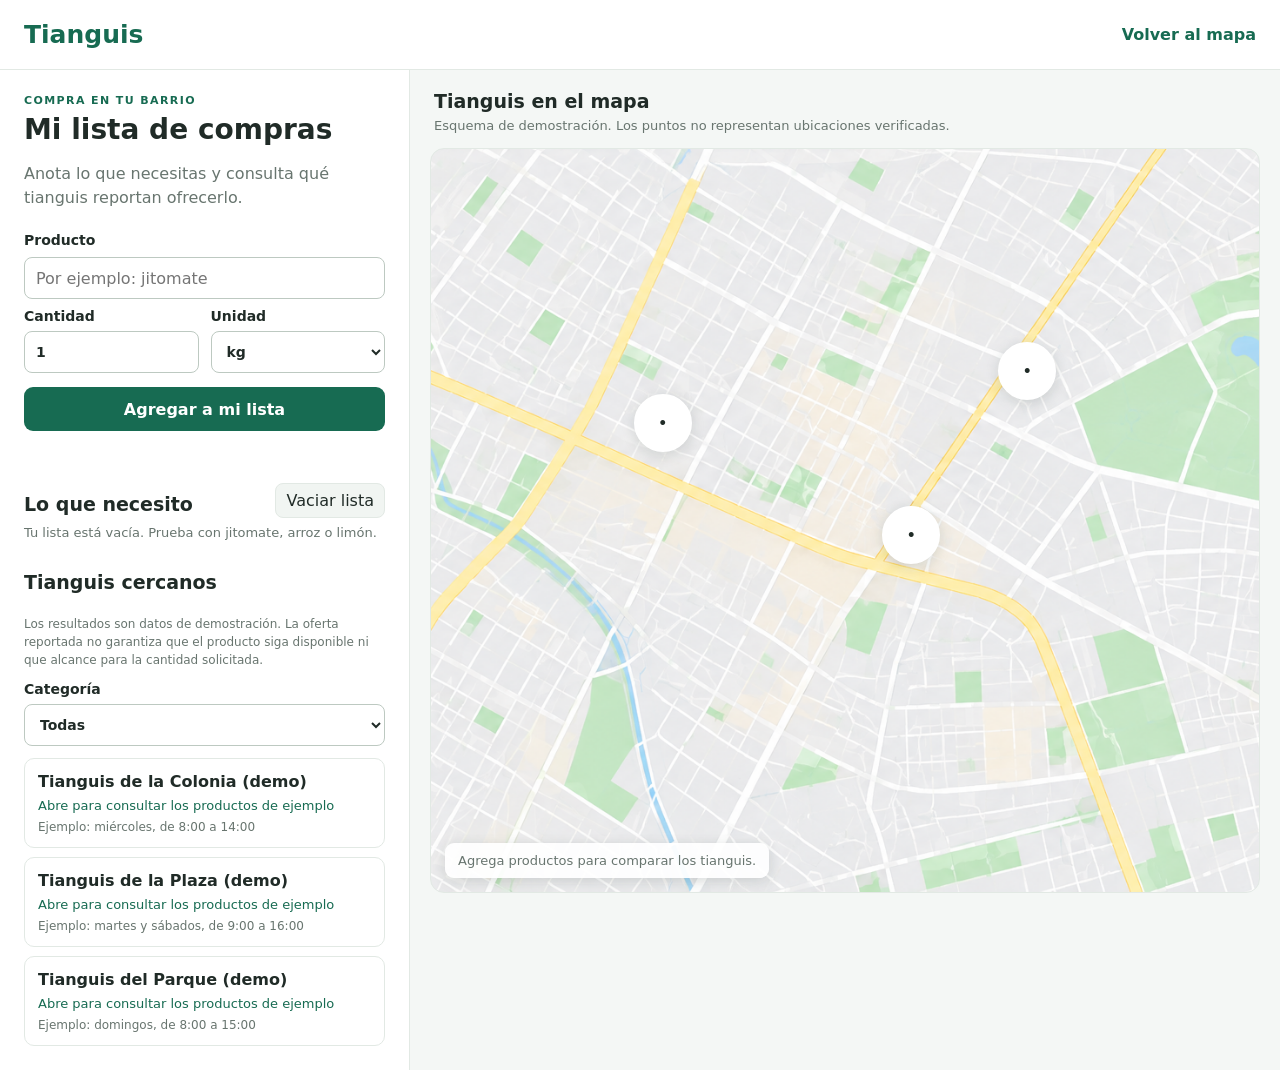
==== carrito.html @ f920f5f1 ":zap: feat:IMplementacion de la funcion carrito" ====
<!DOCTYPE html>
<html lang="es">
<head>
    <meta charset="UTF-8">

    <!-- Ajusta la página al ancho de la pantalla del dispositivo. -->
    <meta name="viewport" content="width=device-width, initial-scale=1">

    <meta name="theme-color" content="#176b52">
    <title>Mi lista de compras | Tianguis</title>

    <!-- La hoja de estilos del carrito está dentro de la carpeta css. -->
    <link rel="stylesheet" href="css/carrito.css">

    <!-- Los datos de ejemplo deben cargarse antes del código del carrito. -->
    <script src="js/tianguis-demo.js" defer></script>
    <script src="js/carrito.js" defer></script>
</head>
<body>
    <header class="encabezado">
        <a class="marca" href="index.html">Tianguis</a>

        <nav aria-label="Navegación principal">
            <a href="index.html">Volver al mapa</a>
        </nav>
    </header>

    <main class="distribucion">
        <section class="panel" aria-labelledby="tituloPagina">
            <p class="etiqueta">COMPRA EN TU BARRIO</p>
            <h1 id="tituloPagina">Mi lista de compras</h1>
            <p class="introduccion">
                Anota lo que necesitas y consulta qué tianguis reportan ofrecerlo.
            </p>

            <form id="formularioProducto" class="formulario">
                <label for="nombreProducto">Producto</label>
                <input
                    id="nombreProducto"
                    name="producto"
                    type="text"
                    maxlength="80"
                    list="sugerenciasProductos"
                    placeholder="Por ejemplo: jitomate"
                    autocomplete="off"
                    required>
                <datalist id="sugerenciasProductos"></datalist>

                <div class="camposCantidad">
                    <label for="cantidadProducto">
                        Cantidad
                        <input
                            id="cantidadProducto"
                            name="cantidad"
                            type="number"
                            min="0.01"
                            max="9999"
                            step="0.01"
                            value="1"
                            required>
                    </label>

                    <label for="unidadProducto">
                        Unidad
                        <select id="unidadProducto" name="unidad">
                            <option value="kg">kg</option>
                            <option value="pieza">pieza</option>
                            <option value="litro">litro</option>
                            <option value="manojo">manojo</option>
                            <option value="paquete">paquete</option>
                        </select>
                    </label>
                </div>

                <button class="botonPrincipal" type="submit">
                    Agregar a mi lista
                </button>
            </form>

            <!-- Los mensajes informan si la lista se pudo guardar. -->
            <p id="avisoAlmacenamiento" class="aviso" role="status"></p>

            <div class="tituloLista">
                <h2>Lo que necesito</h2>
                <button id="vaciarLista" class="botonSecundario" type="button">
                    Vaciar lista
                </button>
            </div>

            <ul id="listaProductos" class="listaProductos"></ul>
            <p id="resumenLista" class="resumen" aria-live="polite"></p>

            <div class="tituloLista">
                <h2>Tianguis cercanos</h2>
            </div>

            <p class="nota">
                Los resultados son datos de demostración. La oferta reportada no
                garantiza que el producto siga disponible ni que alcance para
                la cantidad solicitada.
            </p>

            <label class="filtro" for="filtroCategoria">
                Categoría
                <select id="filtroCategoria">
                    <option value="todos">Todas</option>
                    <option value="comida">Comida y alimentos</option>
                    <option value="ropa">Ropa</option>
                    <option value="hogar">Hogar</option>
                    <option value="servicios">Servicios</option>
                </select>
            </label>

            <div id="resultadosTianguis" class="resultados"></div>
        </section>

        <section class="seccionMapa" aria-labelledby="tituloMapa">
            <div class="encabezadoMapa">
                <h2 id="tituloMapa">Tianguis en el mapa</h2>
                <p>
                    Esquema de demostración. Los puntos no representan
                    ubicaciones verificadas.
                </p>
            </div>

            <div id="mapa" class="mapa" aria-label="Mapa esquemático de tianguis">
                <div id="marcadores" class="marcadores"></div>

                <p id="mensajeMapa" class="mensajeMapa" role="status" aria-live="polite">
                    Agrega productos para comparar los tianguis.
                </p>

                <!-- Este panel muestra la oferta del tianguis seleccionado. -->
                <aside
                    id="detalleTianguis"
                    class="detalleTianguis"
                    aria-label="Detalle del tianguis seleccionado"
                    hidden>
                </aside>
            </div>
        </section>
    </main>
</body>
</html>
---- css/carrito.css ----
/* Colores principales de la página. */
:root {
    --verde: #176b52;
    --verde-claro: #e5f4ed;
    --texto: #202b27;
    --texto-suave: #68756f;
    --borde: #e2e9e4;
    --fondo: #f4f7f5;
    --blanco: #ffffff;
    --sombra: 0 3px 14px rgba(24, 45, 35, 0.14);
}

/* Hace que el ancho incluya el relleno y los bordes. */
* {
    box-sizing: border-box;
}

body {
    margin: 0;
    color: var(--texto);
    background: var(--fondo);
    font-family: Inter, system-ui, -apple-system, BlinkMacSystemFont, "Segoe UI", sans-serif;
}

button,
input,
select {
    font: inherit;
}

button,
select {
    cursor: pointer;
}

a {
    color: var(--verde);
}

.encabezado {
    min-height: 70px;
    display: flex;
    align-items: center;
    justify-content: space-between;
    gap: 20px;
    padding: 12px 24px;
    background: var(--blanco);
    border-bottom: 1px solid var(--borde);
}

.marca {
    color: var(--verde);
    font-size: 25px;
    font-weight: 800;
    text-decoration: none;
}

.encabezado nav a {
    font-weight: 700;
    text-decoration: none;
}

.distribucion {
    min-height: calc(100vh - 70px);
    display: grid;
    grid-template-columns: minmax(320px, 410px) minmax(0, 1fr);
}

.panel {
    padding: 24px;
    overflow-y: auto;
    background: var(--blanco);
    border-right: 1px solid var(--borde);
}

.etiqueta {
    margin: 0 0 6px;
    color: var(--verde);
    font-size: 11px;
    font-weight: 800;
    letter-spacing: 1.4px;
}

h1 {
    margin: 0 0 10px;
    font-size: 28px;
}

h2 {
    margin: 20px 0 12px;
    font-size: 19px;
}

.introduccion,
.nota,
.encabezadoMapa p {
    color: var(--texto-suave);
    line-height: 1.5;
}

.formulario {
    display: grid;
    gap: 9px;
    margin: 22px 0 12px;
}

.formulario label,
.camposCantidad label,
.filtro {
    display: grid;
    gap: 7px;
    font-size: 14px;
    font-weight: 650;
}

.formulario input,
.camposCantidad input,
.camposCantidad select,
.filtro select {
    width: 100%;
    min-height: 42px;
    padding: 9px 11px;
    color: var(--texto);
    background: var(--blanco);
    border: 1px solid #bdc9c1;
    border-radius: 8px;
}

.camposCantidad {
    display: grid;
    grid-template-columns: 1fr 1fr;
    gap: 12px;
}

.botonPrincipal {
    min-height: 44px;
    margin-top: 5px;
    padding: 10px 14px;
    color: var(--blanco);
    background: var(--verde);
    border: 0;
    border-radius: 9px;
    font-weight: 700;
}

.botonPrincipal:hover {
    background: #10563f;
}

.aviso {
    min-height: 18px;
    color: #8a4d00;
    font-size: 13px;
}

.tituloLista {
    display: flex;
    align-items: center;
    justify-content: space-between;
    gap: 10px;
}

.tituloLista h2 {
    margin: 18px 0 10px;
}

.botonSecundario {
    padding: 7px 10px;
    color: var(--texto);
    background: #f1f5f2;
    border: 1px solid var(--borde);
    border-radius: 8px;
}

.listaProductos {
    margin: 0;
    padding: 0;
    list-style: none;
}

.elementoProducto {
    display: flex;
    align-items: center;
    justify-content: space-between;
    gap: 10px;
    padding: 12px 0;
    border-bottom: 1px solid var(--borde);
}

.etiquetaProducto {
    display: flex;
    align-items: center;
    gap: 10px;
    overflow-wrap: anywhere;
}

.etiquetaProducto input {
    width: 19px;
    height: 19px;
    accent-color: var(--verde);
    flex: 0 0 auto;
}

.detalleProducto {
    display: block;
    margin-top: 5px;
    color: var(--texto-suave);
    font-size: 12px;
}

.comprado .nombreProducto {
    color: var(--texto-suave);
    text-decoration: line-through;
}

.botonEliminar {
    width: 34px;
    height: 34px;
    flex: 0 0 auto;
    color: var(--texto);
    background: #f1f5f2;
    border: 0;
    border-radius: 8px;
    font-size: 21px;
}

.resumen,
.vacia {
    color: var(--texto-suave);
    font-size: 13px;
}

.nota {
    font-size: 12px;
}

.filtro {
    margin: 12px 0;
}

.resultados {
    display: grid;
    gap: 9px;
}

.tarjetaTianguis {
    display: grid;
    gap: 7px;
    width: 100%;
    padding: 13px;
    color: var(--texto);
    text-align: left;
    background: var(--blanco);
    border: 1px solid var(--borde);
    border-radius: 10px;
}

.tarjetaTianguis:hover,
.tarjetaTianguis.seleccionado {
    border-color: var(--verde);
    background: var(--verde-claro);
}

.cobertura {
    color: var(--verde);
    font-size: 13px;
}

.horario {
    color: var(--texto-suave);
    font-size: 12px;
}

.seccionMapa {
    min-width: 0;
    padding: 20px;
}

.encabezadoMapa {
    padding: 0 4px 12px;
}

.encabezadoMapa h2 {
    margin: 0 0 4px;
}

.encabezadoMapa p {
    margin: 0;
    font-size: 13px;
}

/* El fondo utiliza el mapa de demostración que ya existe en la raíz del proyecto. */
.mapa {
    position: relative;
    min-height: 620px;
    height: calc(100vh - 155px);
    overflow: hidden;
    background-color: #e9efe9;
    background-image: url("../mapa-demo.png");
    background-position: center;
    background-size: cover;
    border: 1px solid var(--borde);
    border-radius: 14px;
}

.marcadores {
    position: absolute;
    inset: 0;
}

.marcador {
    position: absolute;
    left: var(--x);
    top: var(--y);
    width: 58px;
    height: 58px;
    padding: 4px;
    color: var(--texto);
    background: var(--blanco);
    border: 3px solid var(--blanco);
    border-radius: 50%;
    box-shadow: var(--sombra);
    font-size: 14px;
    font-weight: 800;
    transform: translate(-50%, -50%);
}

.marcador.conOferta {
    color: var(--blanco);
    background: var(--verde);
}

.marcador.seleccionado {
    outline: 3px solid #b86d17;
    outline-offset: 3px;
}

.mensajeMapa {
    position: absolute;
    bottom: 14px;
    left: 14px;
    max-width: calc(100% - 28px);
    margin: 0;
    padding: 10px 13px;
    color: var(--texto-suave);
    background: #ffffffed;
    border-radius: 9px;
    box-shadow: var(--sombra);
    font-size: 13px;
}

.detalleTianguis {
    position: absolute;
    right: 14px;
    bottom: 65px;
    width: min(390px, calc(100% - 28px));
    max-height: 70%;
    overflow-y: auto;
    padding: 18px;
    background: var(--blanco);
    border: 1px solid var(--borde);
    border-radius: 12px;
    box-shadow: var(--sombra);
}

.detalleTianguis h3 {
    margin: 0 35px 8px 0;
}

.detalleTianguis ul {
    padding-left: 20px;
}

.detalleTianguis li {
    margin: 12px 0;
}

.detalleTianguis p {
    color: var(--texto-suave);
    font-size: 13px;
    line-height: 1.5;
}

.botonCerrar {
    float: right;
    width: 32px;
    height: 32px;
    border: 0;
    border-radius: 7px;
    background: #f1f5f2;
    font-size: 20px;
}

.estadoDisponible {
    color: var(--verde) !important;
    font-weight: 700;
}

.estadoOtro {
    color: #805000 !important;
    font-weight: 700;
}

button:focus-visible,
a:focus-visible,
input:focus-visible,
select:focus-visible {
    outline: 3px solid #b86d17;
    outline-offset: 3px;
}

/* En pantallas estrechas, primero se muestra la lista y después el mapa. */
@media (max-width: 800px) {
    .distribucion {
        grid-template-columns: 1fr;
    }

    .panel {
        overflow: visible;
        border-right: 0;
        border-bottom: 1px solid var(--borde);
    }

    .seccionMapa {
        padding: 14px;
    }

    .mapa {
        height: 560px;
        min-height: 560px;
    }
}

@media (max-width: 420px) {
    .encabezado {
        padding: 12px 15px;
    }

    .panel {
        padding: 18px;
    }

    .tituloLista {
        align-items: flex-end;
    }
}
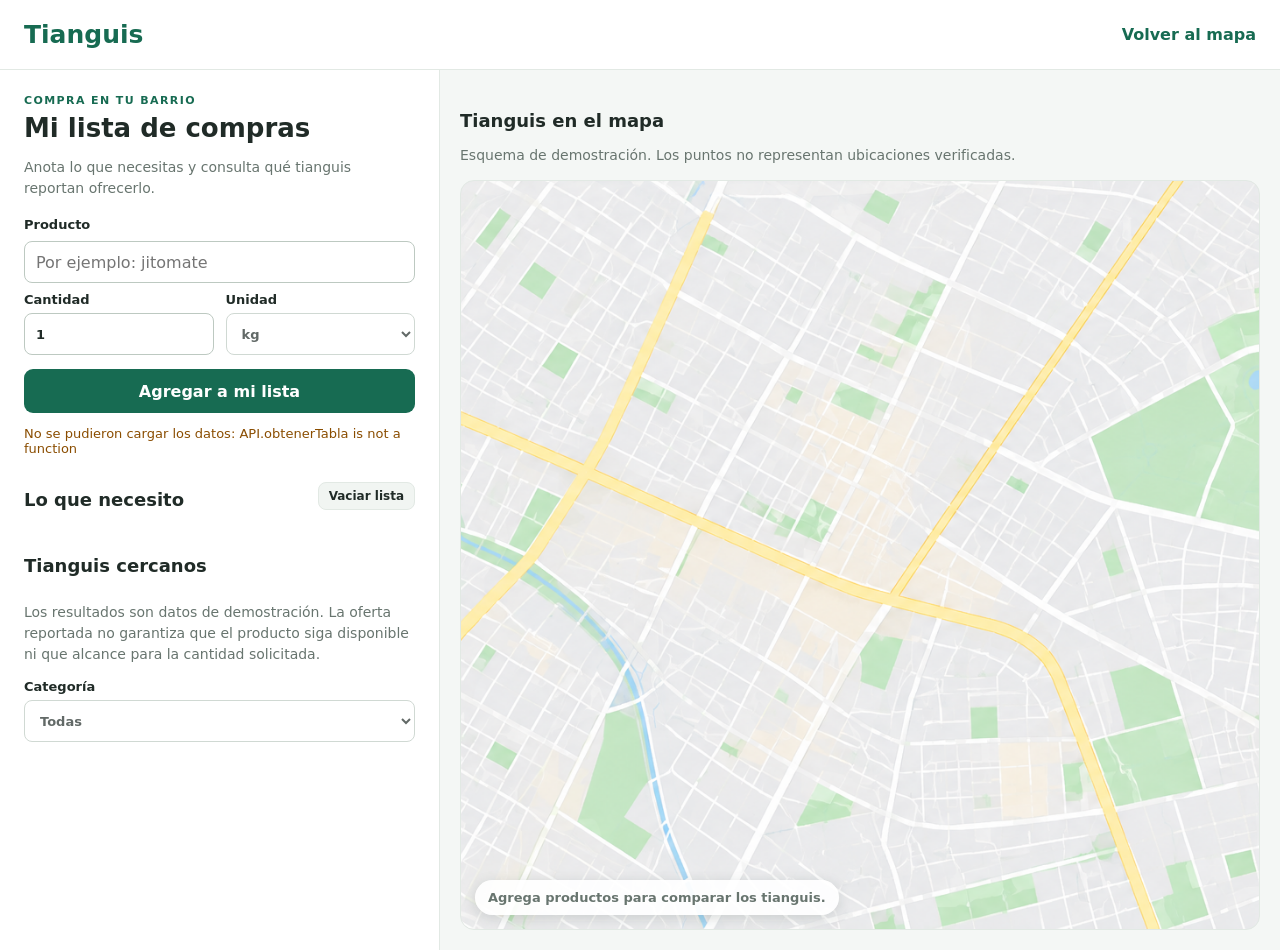
==== commit 1058aa9d: "datos" ====
--- a/carrito.html
+++ b/carrito.html
@@ -12,8 +12,7 @@
     <!-- La hoja de estilos del carrito está dentro de la carpeta css. -->
     <link rel="stylesheet" href="css/carrito.css">
 
-    <!-- Los datos de ejemplo deben cargarse antes del código del carrito. -->
-    <script src="js/tianguis-demo.js" defer></script>
+    <script src="js/tianguis-negocios.js" defer></script>
     <script src="js/carrito.js" defer></script>
 </head>
 <body>
@@ -108,6 +107,7 @@
                     <option value="ropa">Ropa</option>
                     <option value="hogar">Hogar</option>
                     <option value="servicios">Servicios</option>
+                    <option value="otros">Otros</option>
                 </select>
             </label>
 
--- a/css/carrito.css
+++ b/css/carrito.css
@@ -1,4 +1,3 @@
-/* Colores principales de la página. */
 :root {
     --verde: #176b52;
     --verde-claro: #e5f4ed;
@@ -10,7 +9,6 @@
     --sombra: 0 3px 14px rgba(24, 45, 35, 0.14);
 }
 
-/* Hace que el ancho incluya el relleno y los bordes. */
 * {
     box-sizing: border-box;
 }
@@ -19,17 +17,14 @@
     margin: 0;
     color: var(--texto);
     background: var(--fondo);
-    font-family: Inter, system-ui, -apple-system, BlinkMacSystemFont, "Segoe UI", sans-serif;
-}
-
-button,
-input,
-select {
+    font-family: Inter, system-ui, -apple-system, sans-serif;
+}
+
+button, input, select {
     font: inherit;
 }
 
-button,
-select {
+button, select {
     cursor: pointer;
 }
 
@@ -55,6 +50,11 @@
     text-decoration: none;
 }
 
+.encabezado nav {
+    display: flex;
+    gap: 16px;
+}
+
 .encabezado nav a {
     font-weight: 700;
     text-decoration: none;
@@ -63,7 +63,7 @@
 .distribucion {
     min-height: calc(100vh - 70px);
     display: grid;
-    grid-template-columns: minmax(320px, 410px) minmax(0, 1fr);
+    grid-template-columns: minmax(320px, 440px) minmax(0, 1fr);
 }
 
 .panel {
@@ -83,40 +83,34 @@
 
 h1 {
     margin: 0 0 10px;
-    font-size: 28px;
+    font-size: 26px;
 }
 
 h2 {
     margin: 20px 0 12px;
-    font-size: 19px;
-}
-
-.introduccion,
-.nota,
-.encabezadoMapa p {
+    font-size: 18px;
+}
+
+.introduccion, .nota, .encabezadoMapa p {
     color: var(--texto-suave);
     line-height: 1.5;
+    font-size: 14px;
 }
 
 .formulario {
     display: grid;
     gap: 9px;
-    margin: 22px 0 12px;
-}
-
-.formulario label,
-.camposCantidad label,
-.filtro {
-    display: grid;
-    gap: 7px;
-    font-size: 14px;
-    font-weight: 650;
-}
-
-.formulario input,
-.camposCantidad input,
-.camposCantidad select,
-.filtro select {
+    margin: 18px 0 12px;
+}
+
+.formulario label, .camposCantidad label, .filtro {
+    display: grid;
+    gap: 6px;
+    font-size: 13px;
+    font-weight: 600;
+}
+
+.formulario input, .camposCantidad input, .camposCantidad select, .filtro select {
     width: 100%;
     min-height: 42px;
     padding: 9px 11px;
@@ -141,6 +135,7 @@
     border: 0;
     border-radius: 9px;
     font-weight: 700;
+    transition: background 0.2s;
 }
 
 .botonPrincipal:hover {
@@ -160,16 +155,14 @@
     gap: 10px;
 }
 
-.tituloLista h2 {
-    margin: 18px 0 10px;
-}
-
 .botonSecundario {
-    padding: 7px 10px;
+    padding: 6px 10px;
     color: var(--texto);
     background: #f1f5f2;
     border: 1px solid var(--borde);
     border-radius: 8px;
+    font-size: 12px;
+    font-weight: 600;
 }
 
 .listaProductos {
@@ -183,7 +176,7 @@
     align-items: center;
     justify-content: space-between;
     gap: 10px;
-    padding: 12px 0;
+    padding: 10px 0;
     border-bottom: 1px solid var(--borde);
 }
 
@@ -191,19 +184,20 @@
     display: flex;
     align-items: center;
     gap: 10px;
-    overflow-wrap: anywhere;
 }
 
 .etiquetaProducto input {
-    width: 19px;
-    height: 19px;
+    width: 18px;
+    height: 18px;
     accent-color: var(--verde);
-    flex: 0 0 auto;
+}
+
+.nombreProducto {
+    font-weight: 600;
 }
 
 .detalleProducto {
     display: block;
-    margin-top: 5px;
     color: var(--texto-suave);
     font-size: 12px;
 }
@@ -214,28 +208,126 @@
 }
 
 .botonEliminar {
-    width: 34px;
-    height: 34px;
-    flex: 0 0 auto;
-    color: var(--texto);
-    background: #f1f5f2;
+    width: 30px;
+    height: 30px;
+    color: #c5221f;
+    background: #fce8e6;
     border: 0;
+    border-radius: 6px;
+    font-size: 18px;
+}
+
+.resumen, .vacia {
+    color: var(--texto-suave);
+    font-size: 13px;
+    margin-top: 8px;
+}
+
+/* Panel de Ruta Inteligente */
+.panel-ruta {
+    margin: 24px 0;
+    padding: 18px;
+    background: linear-gradient(135deg, #e5f4ed 0%, #ffffff 100%);
+    border: 2px solid var(--verde);
+    border-radius: 14px;
+    box-shadow: var(--sombra);
+}
+
+.ruta-header {
+    display: flex;
+    justify-content: space-between;
+    align-items: center;
+    margin-bottom: 12px;
+}
+
+.ruta-header h3 {
+    margin: 0;
+    font-size: 16px;
+    color: var(--verde);
+    font-weight: 800;
+}
+
+.ruta-badge {
+    background: var(--verde);
+    color: white;
+    padding: 4px 10px;
+    border-radius: 999px;
+    font-size: 11px;
+    font-weight: 700;
+}
+
+.ruta-tianguis-nombre {
+    font-size: 15px;
+    font-weight: 700;
+    color: var(--texto);
+    margin-bottom: 4px;
+}
+
+.ruta-pasos-lista {
+    margin: 12px 0 0;
+    padding: 0;
+    list-style: none;
+    display: flex;
+    flex-direction: column;
+    gap: 10px;
+}
+
+.ruta-paso {
+    display: flex;
+    gap: 12px;
+    align-items: flex-start;
+    padding: 10px;
+    background: white;
     border-radius: 8px;
-    font-size: 21px;
-}
-
-.resumen,
-.vacia {
-    color: var(--texto-suave);
-    font-size: 13px;
-}
-
-.nota {
-    font-size: 12px;
+    border: 1px solid var(--borde);
+}
+
+.paso-num {
+    background: var(--verde-claro);
+    color: var(--verde);
+    width: 24px;
+    height: 24px;
+    border-radius: 50%;
+    display: grid;
+    place-items: center;
+    font-size: 12px;
+    font-weight: 800;
+    flex-shrink: 0;
+}
+
+.paso-info {
+    font-size: 13px;
+    line-height: 1.4;
+}
+
+.paso-info strong {
+    color: var(--texto);
+}
+
+.paso-puesto {
+    color: var(--verde);
+    font-weight: 700;
+    font-size: 12px;
+}
+
+.paso-precio {
+    color: var(--texto-suave);
+    font-size: 12px;
+}
+
+.ruta-total {
+    margin-top: 14px;
+    padding-top: 10px;
+    border-top: 1px dashed var(--verde);
+    display: flex;
+    justify-content: space-between;
+    font-weight: 800;
+    font-size: 14px;
+    color: var(--verde);
 }
 
 .filtro {
-    margin: 12px 0;
+    margin: 14px 0;
 }
 
 .resultados {
@@ -245,9 +337,9 @@
 
 .tarjetaTianguis {
     display: grid;
-    gap: 7px;
+    gap: 6px;
     width: 100%;
-    padding: 13px;
+    padding: 12px;
     color: var(--texto);
     text-align: left;
     background: var(--blanco);
@@ -255,8 +347,7 @@
     border-radius: 10px;
 }
 
-.tarjetaTianguis:hover,
-.tarjetaTianguis.seleccionado {
+.tarjetaTianguis:hover, .tarjetaTianguis.seleccionado {
     border-color: var(--verde);
     background: var(--verde-claro);
 }
@@ -264,6 +355,7 @@
 .cobertura {
     color: var(--verde);
     font-size: 13px;
+    font-weight: 600;
 }
 
 .horario {
@@ -271,29 +363,15 @@
     font-size: 12px;
 }
 
+/* Mapa */
 .seccionMapa {
-    min-width: 0;
     padding: 20px;
 }
 
-.encabezadoMapa {
-    padding: 0 4px 12px;
-}
-
-.encabezadoMapa h2 {
-    margin: 0 0 4px;
-}
-
-.encabezadoMapa p {
-    margin: 0;
-    font-size: 13px;
-}
-
-/* El fondo utiliza el mapa de demostración que ya existe en la raíz del proyecto. */
 .mapa {
     position: relative;
-    min-height: 620px;
-    height: calc(100vh - 155px);
+    min-height: 600px;
+    height: calc(100vh - 150px);
     overflow: hidden;
     background-color: #e9efe9;
     background-image: url("../mapa-demo.png");
@@ -312,17 +390,18 @@
     position: absolute;
     left: var(--x);
     top: var(--y);
-    width: 58px;
-    height: 58px;
-    padding: 4px;
+    width: 54px;
+    height: 54px;
     color: var(--texto);
     background: var(--blanco);
     border: 3px solid var(--blanco);
     border-radius: 50%;
     box-shadow: var(--sombra);
-    font-size: 14px;
+    font-size: 13px;
     font-weight: 800;
     transform: translate(-50%, -50%);
+    display: grid;
+    place-items: center;
 }
 
 .marcador.conOferta {
@@ -344,16 +423,17 @@
     padding: 10px 13px;
     color: var(--texto-suave);
     background: #ffffffed;
-    border-radius: 9px;
+    border-radius: 99px;
     box-shadow: var(--sombra);
     font-size: 13px;
+    font-weight: 600;
 }
 
 .detalleTianguis {
     position: absolute;
     right: 14px;
     bottom: 65px;
-    width: min(390px, calc(100% - 28px));
+    width: min(380px, calc(100% - 28px));
     max-height: 70%;
     overflow-y: auto;
     padding: 18px;
@@ -363,84 +443,22 @@
     box-shadow: var(--sombra);
 }
 
-.detalleTianguis h3 {
-    margin: 0 35px 8px 0;
-}
-
-.detalleTianguis ul {
-    padding-left: 20px;
-}
-
-.detalleTianguis li {
-    margin: 12px 0;
-}
-
-.detalleTianguis p {
-    color: var(--texto-suave);
-    font-size: 13px;
-    line-height: 1.5;
-}
-
 .botonCerrar {
     float: right;
-    width: 32px;
-    height: 32px;
+    width: 28px;
+    height: 28px;
     border: 0;
-    border-radius: 7px;
+    border-radius: 6px;
     background: #f1f5f2;
-    font-size: 20px;
-}
-
-.estadoDisponible {
-    color: var(--verde) !important;
-    font-weight: 700;
-}
-
-.estadoOtro {
-    color: #805000 !important;
-    font-weight: 700;
-}
-
-button:focus-visible,
-a:focus-visible,
-input:focus-visible,
-select:focus-visible {
-    outline: 3px solid #b86d17;
-    outline-offset: 3px;
-}
-
-/* En pantallas estrechas, primero se muestra la lista y después el mapa. */
+    font-size: 18px;
+}
+
 @media (max-width: 800px) {
     .distribucion {
         grid-template-columns: 1fr;
     }
-
     .panel {
-        overflow: visible;
         border-right: 0;
         border-bottom: 1px solid var(--borde);
     }
-
-    .seccionMapa {
-        padding: 14px;
-    }
-
-    .mapa {
-        height: 560px;
-        min-height: 560px;
-    }
-}
-
-@media (max-width: 420px) {
-    .encabezado {
-        padding: 12px 15px;
-    }
-
-    .panel {
-        padding: 18px;
-    }
-
-    .tituloLista {
-        align-items: flex-end;
-    }
-}
+}
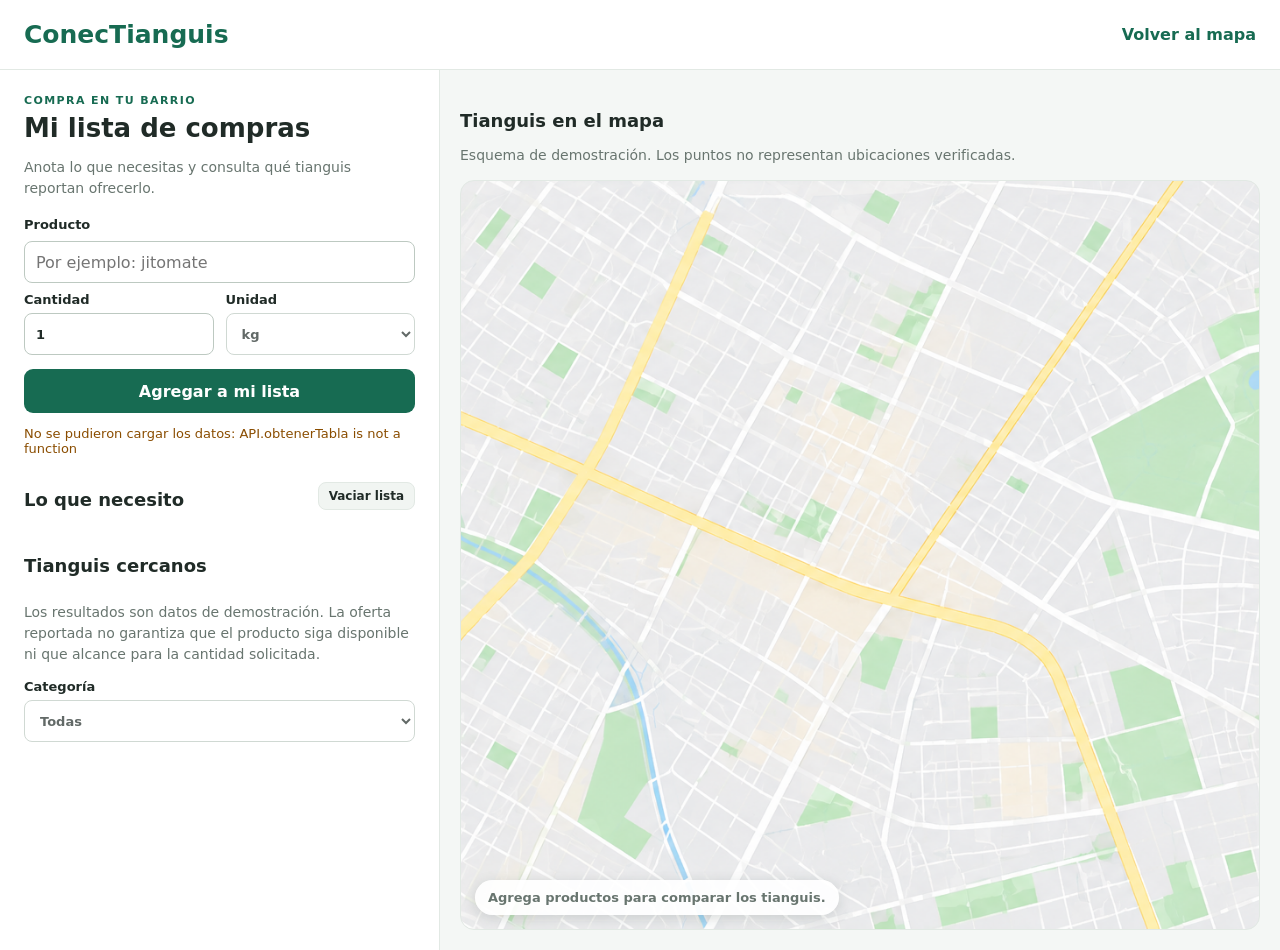
==== commit d53e96d7: "Commit final" ====
--- a/carrito.html
+++ b/carrito.html
@@ -17,7 +17,7 @@
 </head>
 <body>
     <header class="encabezado">
-        <a class="marca" href="index.html">Tianguis</a>
+        <a class="marca" href="index.html">ConecTianguis</a>
 
         <nav aria-label="Navegación principal">
             <a href="index.html">Volver al mapa</a>
